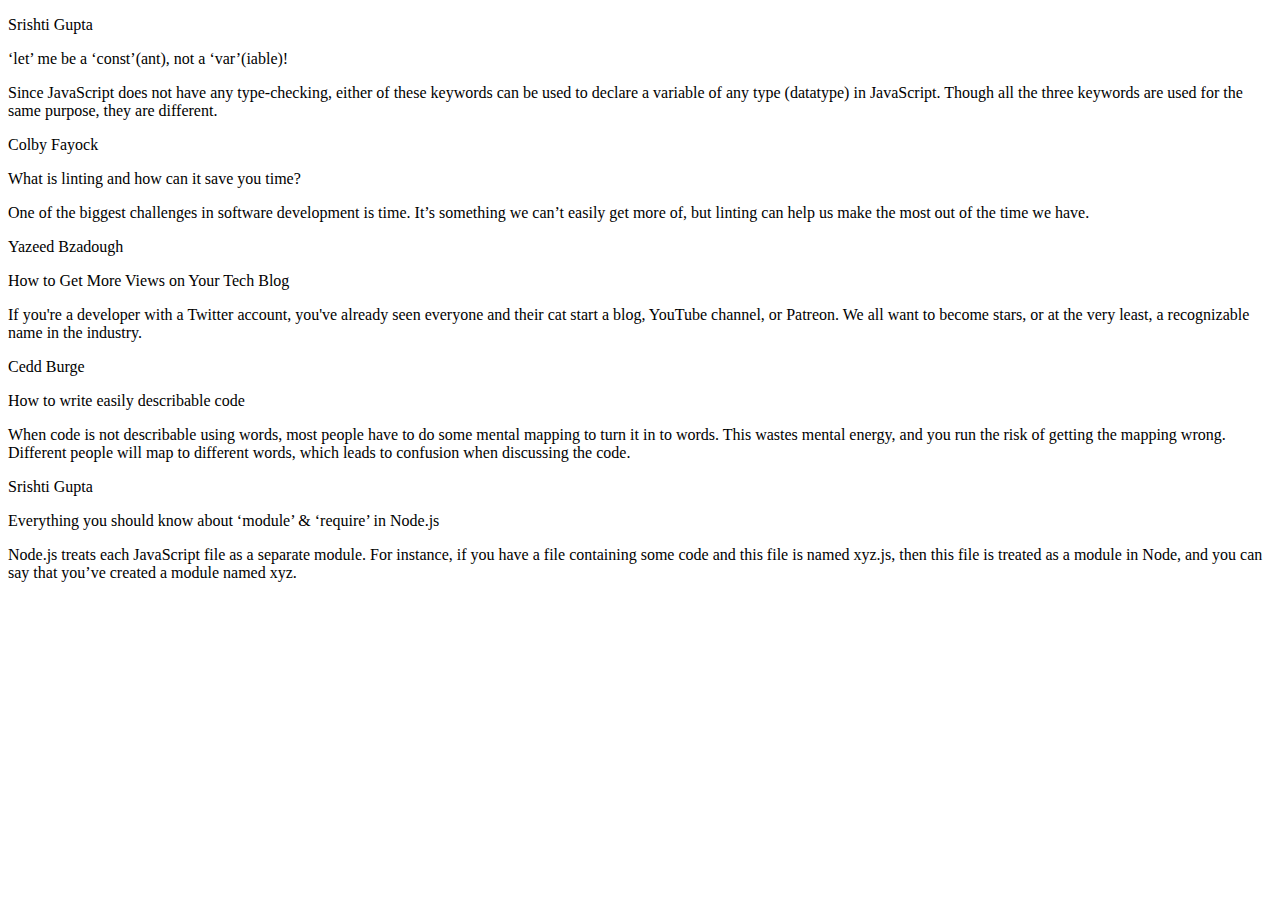
==== html/postslist.html @ 884eeb73 "Add the Stub Code" ====
<!DOCTYPE html>
<html>

<head>
    <!-- TODO: Include Font Awesome file here -->
    <!-- TODO: Include Google Fonts file here -->
</head>

<body>
    <!-- TODO: Include code for header here -->

    <!-- ATTENTION: The HTML code for the list of posts has been given to you. You can feel free to add/delete/modify this code. You need to write the proper CSS and JavaScript code corresponding to this page so that the result looks like the screenshots given to you in the Project Statement. -->

    <!-- list of all posts starts here -->
    <div>

        <!-- post 1 starts here -->
        <div>
            <div>
                <p>Srishti Gupta</p>
            </div>

            <div>
                <div>
                    <p>‘let’ me be a ‘const’(ant), not a ‘var’(iable)!</p>
                    <span>
                        <!-- TODO: Include Font Awesome icon for delete icon here -->
                    </span>
                </div>
                <p>Since JavaScript does not have any type-checking, either of these keywords can be used to declare a variable of any type (datatype) in JavaScript. Though all the three keywords are used for the same purpose, they are different.</p>
                <span>
                    <!-- TODO: Include Font Awesome icon for horizontal ellipsis icon here -->
                </span>
            </div>
        </div>
        <!-- post 1 ends here -->

        <!-- post 2 starts here -->
        <div>
            <div>
                <p>Colby Fayock</p>
            </div>

            <div>
                <div>
                    <p>What is linting and how can it save you time?</p>
                    <span>
                        <!-- TODO: Include Font Awesome icon for delete icon here -->
                    </span>
                </div>
                <p>One of the biggest challenges in software development is time. It’s something we can’t easily get more of, but linting can help us make the most out of the time we have.</p>
                <span>
                    <!-- TODO: Include Font Awesome icon for horizontal ellipsis icon here -->
                </span>
            </div>
        </div>
        <!-- post 2 ends here -->

        <!-- post 3 starts here -->
        <div>
            <div>
                <p>Yazeed Bzadough</p>
            </div>

            <div>
                <div>
                    <p>How to Get More Views on Your Tech Blog</p>
                    <span>
                        <!-- TODO: Include Font Awesome icon for delete icon here -->
                    </span>
                </div>
                <p>If you're a developer with a Twitter account, you've already seen everyone and their cat start a blog, YouTube channel, or Patreon. We all want to become stars, or at the very least, a recognizable name in the industry.</p>
                <span>
                    <!-- TODO: Include Font Awesome icon for horizontal ellipsis icon here -->
                </span>
            </div>
        </div>
        <!-- post 3 ends here -->

        <!-- post 4 starts here -->
        <div>
            <div>
                <p>Cedd Burge</p>
            </div>

            <div>
                <div>
                    <p>How to write easily describable code</p>
                    <span>
                        <!-- TODO: Include Font Awesome icon for delete icon here -->
                    </span>
                </div>
                <p>When code is not describable using words, most people have to do some mental mapping to turn it in to words. This wastes mental energy, and you run the risk of getting the mapping wrong. Different people will map to different words, which
                    leads to confusion when discussing the code.</p>
                <span>
                    <!-- TODO: Include Font Awesome icon for horizontal ellipsis icon here -->
                </span>
            </div>
        </div>
        <!-- post 4 ends here -->

        <!-- post 5 starts here -->
        <div>
            <div>
                <p>Srishti Gupta</p>
            </div>

            <div>
                <div>
                    <p>Everything you should know about ‘module’ & ‘require’ in Node.js</p>
                    <span>
                        <!-- TODO: Include Font Awesome icon for delete icon here -->
                    </span>
                </div>
                <p>Node.js treats each JavaScript file as a separate module. For instance, if you have a file containing some code and this file is named xyz.js, then this file is treated as a module in Node, and you can say that you’ve created a module
                    named xyz.</p>
                <span>
                    <!-- TODO: Include Font Awesome icon for horizontal ellipsis icon here -->
                </span>
            </div>
        </div>
        <!-- post 5 ends here -->

        <!-- TODO: Write code for delete post modal here -->

    </div>
    <!-- list of all posts ends here -->
</body>

</html>
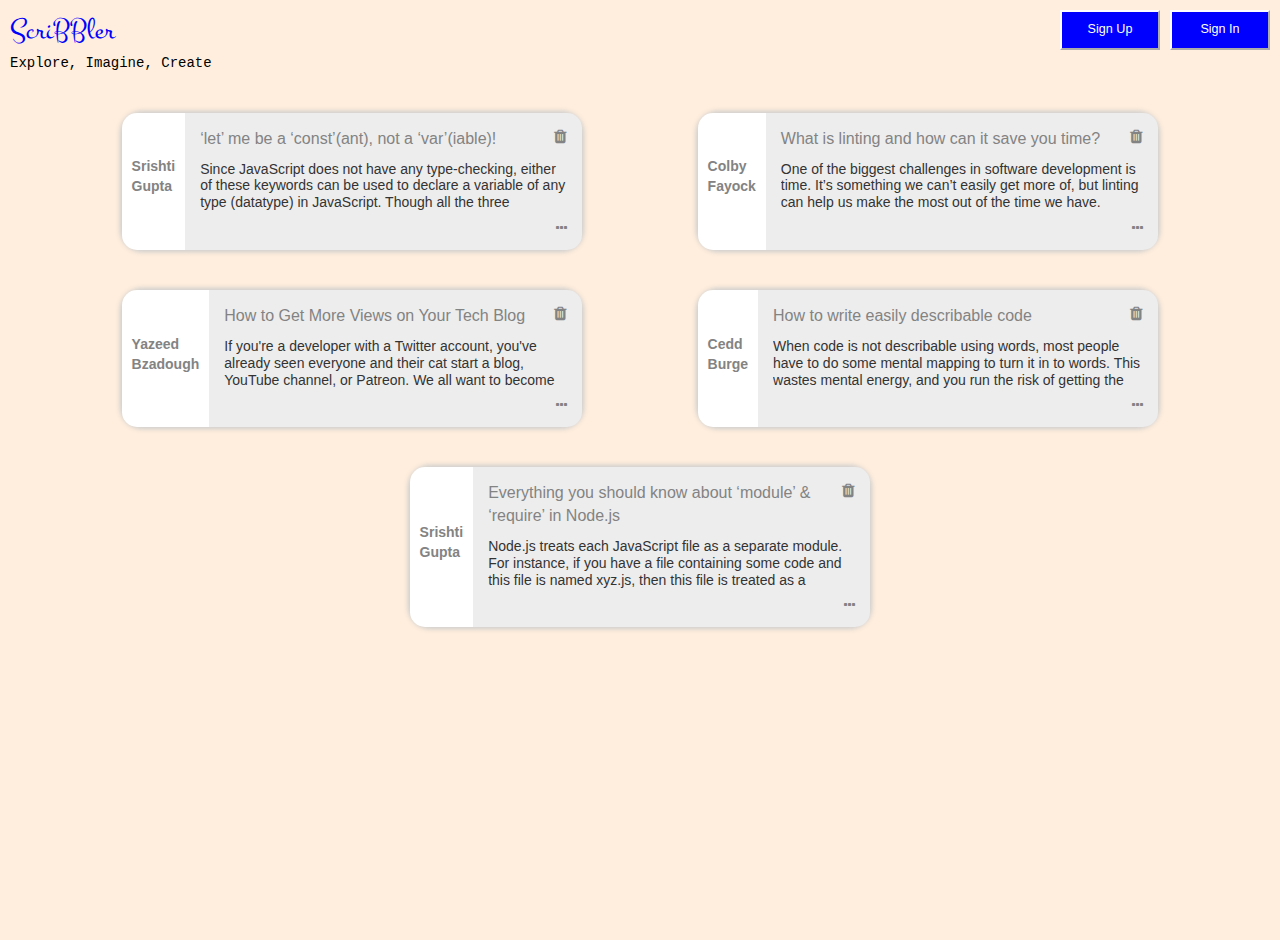
==== commit 849e2f17: "Create Posts List Page" ====
--- a/html/postslist.html
+++ b/html/postslist.html
@@ -1,130 +1,240 @@
 <!DOCTYPE html>
-<html>
+<html lang="en">
 
 <head>
-    <!-- TODO: Include Font Awesome file here -->
-    <!-- TODO: Include Google Fonts file here -->
+    <meta charset="UTF-8" />
+
+    <title>ScriBBler</title>
+
+    <!-- Bootstrap CSS -->
+    <link rel="stylesheet" href="https://maxcdn.bootstrapcdn.com/bootstrap/3.4.1/css/bootstrap.min.css">
+
+    <!-- Font Awesome -->
+    <link rel="stylesheet" href="https://cdnjs.cloudflare.com/ajax/libs/font-awesome/4.7.0/css/font-awesome.min.css" />
+
+    <!-- Google Fonts -->
+    <link rel="preconnect" href="https://fonts.gstatic.com" />
+    <link href="https://fonts.googleapis.com/css2?family=Montez&family=Ubuntu+Mono&display=swap" rel="stylesheet" />
+
+    <link rel="stylesheet" href="../styles/postslist.css" />
+    <link rel="stylesheet" href="../styles/common.css" />
 </head>
 
 <body>
-    <!-- TODO: Include code for header here -->
-
-    <!-- ATTENTION: The HTML code for the list of posts has been given to you. You can feel free to add/delete/modify this code. You need to write the proper CSS and JavaScript code corresponding to this page so that the result looks like the screenshots given to you in the Project Statement. -->
-
-    <!-- list of all posts starts here -->
-    <div>
-
-        <!-- post 1 starts here -->
-        <div>
-            <div>
-                <p>Srishti Gupta</p>
-            </div>
-
-            <div>
-                <div>
-                    <p>‘let’ me be a ‘const’(ant), not a ‘var’(iable)!</p>
-                    <span>
-                        <!-- TODO: Include Font Awesome icon for delete icon here -->
-                    </span>
-                </div>
-                <p>Since JavaScript does not have any type-checking, either of these keywords can be used to declare a variable of any type (datatype) in JavaScript. Though all the three keywords are used for the same purpose, they are different.</p>
-                <span>
-                    <!-- TODO: Include Font Awesome icon for horizontal ellipsis icon here -->
-                </span>
-            </div>
-        </div>
-        <!-- post 1 ends here -->
-
-        <!-- post 2 starts here -->
-        <div>
-            <div>
-                <p>Colby Fayock</p>
-            </div>
-
-            <div>
-                <div>
-                    <p>What is linting and how can it save you time?</p>
-                    <span>
-                        <!-- TODO: Include Font Awesome icon for delete icon here -->
-                    </span>
-                </div>
-                <p>One of the biggest challenges in software development is time. It’s something we can’t easily get more of, but linting can help us make the most out of the time we have.</p>
-                <span>
-                    <!-- TODO: Include Font Awesome icon for horizontal ellipsis icon here -->
-                </span>
-            </div>
-        </div>
-        <!-- post 2 ends here -->
-
-        <!-- post 3 starts here -->
-        <div>
-            <div>
-                <p>Yazeed Bzadough</p>
-            </div>
-
-            <div>
-                <div>
-                    <p>How to Get More Views on Your Tech Blog</p>
-                    <span>
-                        <!-- TODO: Include Font Awesome icon for delete icon here -->
-                    </span>
-                </div>
-                <p>If you're a developer with a Twitter account, you've already seen everyone and their cat start a blog, YouTube channel, or Patreon. We all want to become stars, or at the very least, a recognizable name in the industry.</p>
-                <span>
-                    <!-- TODO: Include Font Awesome icon for horizontal ellipsis icon here -->
-                </span>
-            </div>
-        </div>
-        <!-- post 3 ends here -->
-
-        <!-- post 4 starts here -->
-        <div>
-            <div>
-                <p>Cedd Burge</p>
-            </div>
-
-            <div>
-                <div>
-                    <p>How to write easily describable code</p>
-                    <span>
-                        <!-- TODO: Include Font Awesome icon for delete icon here -->
-                    </span>
-                </div>
-                <p>When code is not describable using words, most people have to do some mental mapping to turn it in to words. This wastes mental energy, and you run the risk of getting the mapping wrong. Different people will map to different words, which
-                    leads to confusion when discussing the code.</p>
-                <span>
-                    <!-- TODO: Include Font Awesome icon for horizontal ellipsis icon here -->
-                </span>
-            </div>
-        </div>
-        <!-- post 4 ends here -->
-
-        <!-- post 5 starts here -->
-        <div>
-            <div>
-                <p>Srishti Gupta</p>
-            </div>
-
-            <div>
-                <div>
-                    <p>Everything you should know about ‘module’ & ‘require’ in Node.js</p>
-                    <span>
-                        <!-- TODO: Include Font Awesome icon for delete icon here -->
-                    </span>
-                </div>
-                <p>Node.js treats each JavaScript file as a separate module. For instance, if you have a file containing some code and this file is named xyz.js, then this file is treated as a module in Node, and you can say that you’ve created a module
-                    named xyz.</p>
-                <span>
-                    <!-- TODO: Include Font Awesome icon for horizontal ellipsis icon here -->
-                </span>
-            </div>
-        </div>
-        <!-- post 5 ends here -->
-
-        <!-- TODO: Write code for delete post modal here -->
-
+    <div id="main-container">
+        <!-- Header Area -->
+        <div class="header">
+            <div class="title-container">
+                <p class="title">ScriBBler</p>
+                <p class="sub-title">Explore, Imagine, Create</p>
+            </div>
+            <div class="login-buttons-container">
+                <button id="signInBtn" class="topButtons" type="button">Sign In</button>
+                <button id="signUpBtn" class="topButtons" type="button">Sign Up</button>
+            </div>
+        </div>
+
+        <!-- Sign Up Modal -->
+        <div id="signUpModal" class="modal">
+            <div class="modal-content">
+                <div class="modal-header">
+                    <span class="close-icon" id="closeSignUp"><i class="fa fa-times fa-lg"
+                            aria-hidden="true"></i></span>
+                    <h3 class="modal-heading">Get Started</h3>
+                </div>
+                <div class="modal-body">
+                    <form action="">
+                        <div class="form-group">
+                            <label for="name">Name</label>
+                            <input type="text" class="form-control" id="name" placeholder="Enter your name"
+                                required="true" />
+                        </div>
+                        <div class="form-group">
+                            <label for="usernamesu">Username</label>
+                            <input type="text" class="form-control" id="usernamesu" placeholder="Enter your username"
+                                required="true" />
+                        </div>
+                        <div class="form-group">
+                            <label for="pwdsu">Password</label>
+                            <input type="password" class="form-control" id="pwdsu" placeholder="Enter your password"
+                                required="true" />
+                        </div>
+                        <div class="form-group">
+                            <label for="cnfpwd">Confirm Password</label>
+                            <input type="password" class="form-control" id="cnfpwd" placeholder="Re-enter your password"
+                                required="true" />
+                        </div>
+                        <button type="submit" class="btn btn-block btn-success">Sign Up</button>
+                    </form>
+                </div>
+            </div>
+        </div>
+
+        <!-- Sign In Modal -->
+        <div id="signInModal" class="modal">
+            <div class="modal-content">
+                <div class="modal-header">
+                    <span class="close-icon" id="closeSignIn"><i class="fa fa-times fa-lg"
+                            aria-hidden="true"></i></span>
+                    <h3 class="modal-heading">Welcome Back!</h3>
+                </div>
+                <div class="modal-body">
+                    <form action="">
+                        <div class="form-group">
+                            <label for="usernamesi">Username</label>
+                            <input type="text" class="form-control" id="usernamesi" placeholder="Enter your username"
+                                required="true" />
+                        </div>
+                        <div class="form-group">
+                            <label for="pwdsi">Password</label>
+                            <input type="password" class="form-control" id="pwdsi" placeholder="Enter your password"
+                                required="true" />
+                        </div>
+                        <button type="submit" class="btn btn-block btn-success">Sign In</button>
+                        <p class="not-member">Not a member? <span id="signUpLink">Sign Up</span></p>
+                    </form>
+                </div>
+            </div>
+        </div>
+
+        <!-- list of all posts starts here -->
+        <div class="posts-wrapper">
+
+            <!-- post 1 starts here -->
+            <div class="post">
+                <div class="username">
+                    <p>Srishti Gupta</p>
+                </div>
+
+                <div class="content-wrapper">
+                    <div class="title">
+                        <p>‘let’ me be a ‘const’(ant), not a ‘var’(iable)!</p>
+                        <span>
+                            <i class="fa fa-trash delete-icon" aria-hidden="true"></i>
+                        </span>
+                    </div>
+                    <p class="content">Since JavaScript does not have any type-checking, either of these keywords can be
+                        used to declare a variable of any type (datatype) in JavaScript. Though all the three keywords
+                        are used for the same purpose, they are different.</p>
+                    <span>
+                        <i class="fa fa-ellipsis-h dots"></i>
+                    </span>
+                </div>
+            </div>
+            <!-- post 1 ends here -->
+
+            <!-- post 2 starts here -->
+            <div class="post">
+                <div class="username">
+                    <p>Colby Fayock</p>
+                </div>
+
+                <div class="content-wrapper">
+                    <div class="title">
+                        <p>What is linting and how can it save you time?</p>
+                        <span>
+                            <i class="fa fa-trash delete-icon" aria-hidden="true"></i>
+                        </span>
+                    </div>
+                    <p class="content">One of the biggest challenges in software development is time. It’s something we
+                        can’t easily get more of, but linting can help us make the most out of the time we have.</p>
+                    <span>
+                        <i class="fa fa-ellipsis-h dots"></i>
+                    </span>
+                </div>
+            </div>
+            <!-- post 2 ends here -->
+
+            <!-- post 3 starts here -->
+            <div class="post">
+                <div class="username">
+                    <p>Yazeed Bzadough</p>
+                </div>
+
+                <div class="content-wrapper">
+                    <div class="title">
+                        <p>How to Get More Views on Your Tech Blog</p>
+                        <span>
+                            <i class="fa fa-trash delete-icon" aria-hidden="true"></i>
+                        </span>
+                    </div>
+                    <p class="content">If you're a developer with a Twitter account, you've already seen everyone and
+                        their cat start a blog, YouTube channel, or Patreon. We all want to become stars, or at the very
+                        least, a recognizable name in the industry.</p>
+                    <span>
+                        <i class="fa fa-ellipsis-h dots"></i>
+                    </span>
+                </div>
+            </div>
+            <!-- post 3 ends here -->
+
+            <!-- post 4 starts here -->
+            <div class="post">
+                <div class="username">
+                    <p>Cedd Burge</p>
+                </div>
+
+                <div class="content-wrapper">
+                    <div class="title">
+                        <p>How to write easily describable code</p>
+                        <span>
+                            <i class="fa fa-trash delete-icon" aria-hidden="true"></i>
+                        </span>
+                    </div>
+                    <p class="content">When code is not describable using words, most people have to do some mental
+                        mapping to turn it in to words. This wastes mental energy, and you run the risk of getting the
+                        mapping wrong. Different people will map to different words, which
+                        leads to confusion when discussing the code.</p>
+                    <span>
+                        <i class="fa fa-ellipsis-h dots"></i>
+                    </span>
+                </div>
+            </div>
+            <!-- post 4 ends here -->
+
+            <!-- post 5 starts here -->
+            <div class="post">
+                <div class="username">
+                    <p>Srishti Gupta</p>
+                </div>
+
+                <div class="content-wrapper">
+                    <div class="title">
+                        <p>Everything you should know about ‘module’ & ‘require’ in Node.js</p>
+                        <span>
+                            <i class="fa fa-trash delete-icon" aria-hidden="true"></i>
+                        </span>
+                    </div>
+                    <p class="content">Node.js treats each JavaScript file as a separate module. For instance, if you
+                        have a file containing some code and this file is named xyz.js, then this file is treated as a
+                        module in Node, and you can say that you’ve created a module
+                        named xyz.</p>
+                    <span>
+                        <i class="fa fa-ellipsis-h dots"></i>
+                    </span>
+                </div>
+            </div>
+            <!-- post 5 ends here -->
+
+            <!-- Code for Delete Post Modal -->
+            <div id="deletePostModal" class="modal">
+                <!-- Modal content -->
+                <div class="modal-content">
+                    <div class="modal-body">
+                        <p>Are you sure you want to delete this post?</p>
+                        <div class="button-wrapper">
+                            <button class="btn btn-success" id="confirmDelete">Yes</button>
+                            <button class="btn btn-danger" id="cancelDelete">No</button>
+                        </div>
+                    </div>
+                </div>
+            </div>
+        </div>
     </div>
     <!-- list of all posts ends here -->
+    </div>
+    <br><br>
+
 </body>
 
 </html>--- a/styles/postslist.css
+++ b/styles/postslist.css
@@ -0,0 +1,117 @@
+html {
+  height: 100%;
+  width: 100%;
+}
+
+body {
+  background-color: #ffeedd;
+  overflow: hidden;
+  overflow-y: auto;
+  display: block;
+  height: 100%;
+}
+
+#main-container {
+  display: flex;
+  flex-direction: column;
+  justify-content: flex-start;
+  height: 100% !important;
+  width: 100% !important;
+}
+
+.posts-wrapper {
+  display: flex;
+  flex-wrap: wrap;
+  align-items: center;
+  padding: 10px 5%;
+}
+
+.post {
+  width: 40%;
+  margin: 20px auto;
+  display: flex;
+  border-radius: 20px;
+  box-shadow: 0 0 5px 2px #ccc;
+}
+
+.post:hover {
+  box-shadow: 0px 10px 20px 10px #ccc;
+}
+
+.post .username {
+  background-color: white;
+  padding: 10px;
+  border-top-left-radius: 15px;
+  border-bottom-left-radius: 15px;
+  display: flex;
+  align-items: center;
+}
+
+.post .username p {
+  color: #838383;
+  font-weight: bold;
+}
+
+.post .content-wrapper {
+  background-color: #ededed;
+  padding: 15px;
+  border-top-right-radius: 15px;
+  border-bottom-right-radius: 15px;
+}
+
+.post .content-wrapper .title {
+  color: #838383;
+  display: flex;
+  justify-content: space-between;
+  margin-bottom: 10px;
+  font-family: Arial, Helvetica, sans-serif;
+  font-size: 16px !important;
+}
+
+.post .content-wrapper .title p {
+  margin: 0 10px 0 0;
+}
+
+.post .content-wrapper .content {
+  line-height: 1.2em;
+  height: 3.6em;
+  overflow: hidden;
+}
+
+h3 {
+  color: #8c8a8b !important;
+}
+
+#deletePostModal .modal-content {
+  width: 30%;
+  margin: 15% auto;
+}
+
+#deletePostModal .button-wrapper {
+  display: flex;
+  justify-content: space-between;
+}
+
+#deletePostModal .button-wrapper button {
+  padding: 5px 25px;
+  border-radius: 0;
+}
+
+#confirmDelete {
+  align-items: left !important;
+}
+
+#cancelDelete {
+  align-items: right !important;
+}
+
+.fa-trash,
+.fa-ellipsis-h {
+  color: #838383;
+  float: right;
+  cursor: pointer;
+}
+
+.btn-danger {
+  margin-top: 30px;
+}
--- a/styles/common.css
+++ b/styles/common.css
@@ -0,0 +1,92 @@
+.header {
+  display: flex;
+  flex-direction: row;
+  justify-content: space-between;
+  margin: 10px;
+}
+
+.title-container {
+  display: flex;
+  flex-direction: column;
+  justify-content: space-between;
+}
+
+.title {
+  font-family: "Montez", cursive;
+  font-size: 30px;
+  color: blue;
+  margin: 0;
+}
+
+.sub-title {
+  font-family: "Ubuntu Mono", monospace;
+  font-size: 10;
+  color: black;
+  margin: 0;
+}
+
+.topButtons {
+  width: 100px;
+  height: 40px;
+  padding: 8px 5px 8px 5px;
+  cursor: pointer;
+  font-weight: 500;
+  font-size: 90%;
+  background: #0000ff;
+  color: #fff;
+  float: right;
+  border-color: white;
+  margin: 0px 0px 0px 10px;
+  font-family: Arial, Helvetica, sans-serif;
+}
+
+.modal {
+  display: none;
+  position: fixed;
+  z-index: 1;
+  left: 0;
+  top: 0;
+  width: 100%;
+  height: 100%;
+  overflow: hidden;
+  background-color: rgb(0, 0, 0);
+  background-color: rgba(0, 0, 0, 0.4);
+}
+
+.modal-content {
+  background-color: #ffffff;
+  margin: 10% auto;
+  padding: 10px;
+  border: 1px solid #888;
+  width: 30%;
+  border-radius: 0;
+}
+
+.modal-content .modal-heading {
+  margin: 0;
+}
+
+.not-member {
+  text-align: center;
+  margin: 10px;
+  font-weight: bold;
+  font-size: 12px;
+}
+
+.not-member span {
+  color: blue;
+  cursor: pointer;
+}
+
+.close-icon {
+  float: right;
+  cursor: pointer;
+}
+
+input {
+  background-color: #f1f1f1;
+}
+
+.btn-success {
+  margin-top: 30px;
+}
